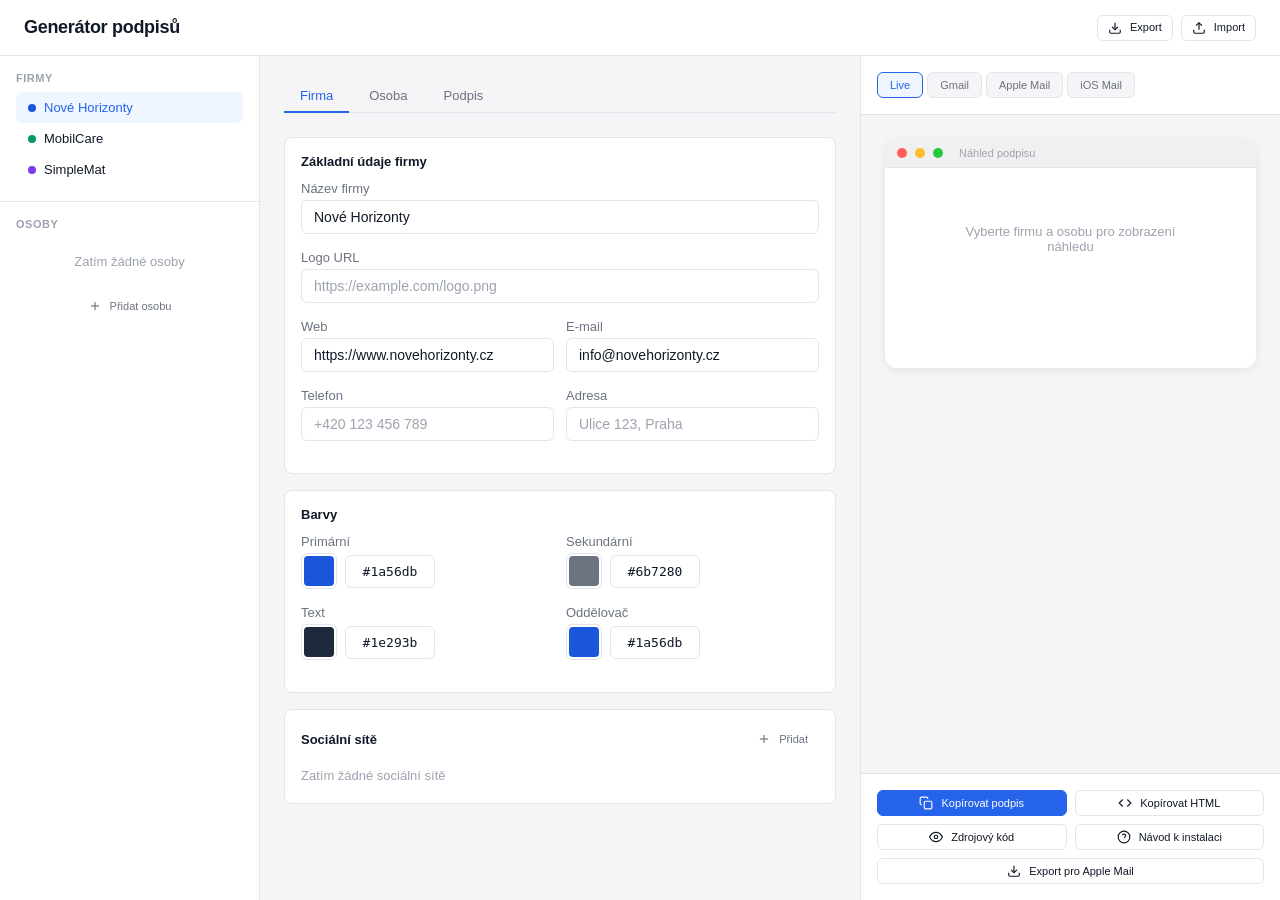
==== index.html @ 26968fb1 "Initial commit: Generator emailových podpisů Statická webová aplikace pro generování HTML emailových" ====
<!DOCTYPE html>
<html lang="cs">
<head>
  <meta charset="UTF-8">
  <meta name="viewport" content="width=device-width, initial-scale=1.0">
  <title>Generátor emailových podpisů</title>
  <link rel="stylesheet" href="css/variables.css">
  <link rel="stylesheet" href="css/layout.css">
  <link rel="stylesheet" href="css/components.css">
  <link rel="stylesheet" href="css/preview.css">
</head>
<body>
  <div class="sg-app">
    <!-- Header -->
    <header class="sg-header">
      <h1 class="sg-header__title">Generátor podpisů</h1>
      <div class="sg-header__actions">
        <button class="sg-btn sg-btn--secondary sg-btn--sm" id="btn-export" title="Exportovat data">
          <svg width="14" height="14" viewBox="0 0 24 24" fill="none" stroke="currentColor" stroke-width="2"><path d="M21 15v4a2 2 0 01-2 2H5a2 2 0 01-2-2v-4"/><polyline points="7 10 12 15 17 10"/><line x1="12" y1="15" x2="12" y2="3"/></svg>
          Export
        </button>
        <button class="sg-btn sg-btn--secondary sg-btn--sm" id="btn-import" title="Importovat data">
          <svg width="14" height="14" viewBox="0 0 24 24" fill="none" stroke="currentColor" stroke-width="2"><path d="M21 15v4a2 2 0 01-2 2H5a2 2 0 01-2-2v-4"/><polyline points="17 8 12 3 7 8"/><line x1="12" y1="3" x2="12" y2="15"/></svg>
          Import
        </button>
        <input type="file" id="import-file" accept=".json" style="display:none">
      </div>
    </header>

    <!-- Main Content -->
    <main class="sg-main">
      <!-- Sidebar -->
      <aside class="sg-sidebar" id="sidebar">
        <div class="sg-sidebar__section">
          <div class="sg-sidebar__label">Firmy</div>
          <div id="company-list"></div>
        </div>
        <div class="sg-sidebar__section">
          <div class="sg-sidebar__label">Osoby</div>
          <div id="person-list"></div>
          <button class="sg-btn sg-btn--ghost sg-btn--sm sg-btn--block" id="btn-add-person" style="margin-top: 8px">
            <svg width="14" height="14" viewBox="0 0 24 24" fill="none" stroke="currentColor" stroke-width="2"><line x1="12" y1="5" x2="12" y2="19"/><line x1="5" y1="12" x2="19" y2="12"/></svg>
            Přidat osobu
          </button>
        </div>
      </aside>

      <!-- Editor -->
      <section class="sg-editor" id="editor">
        <div class="sg-editor__tabs">
          <button class="sg-editor__tab sg-editor__tab--active" data-tab="company">Firma</button>
          <button class="sg-editor__tab" data-tab="person">Osoba</button>
          <button class="sg-editor__tab" data-tab="signature">Podpis</button>
        </div>

        <!-- Company Editor Panel -->
        <div class="sg-editor__panel sg-editor__panel--active" id="panel-company">
          <div class="sg-card">
            <div class="sg-card__title">Základní údaje firmy</div>
            <div class="sg-form-group">
              <label class="sg-label">Název firmy</label>
              <input type="text" class="sg-input" id="company-name" placeholder="Název firmy">
            </div>
            <div class="sg-form-group">
              <label class="sg-label">Logo URL</label>
              <input type="url" class="sg-input" id="company-logo" placeholder="https://example.com/logo.png">
            </div>
            <div class="sg-form-row">
              <div class="sg-form-group">
                <label class="sg-label">Web</label>
                <input type="url" class="sg-input" id="company-website" placeholder="https://www.firma.cz">
              </div>
              <div class="sg-form-group">
                <label class="sg-label">E-mail</label>
                <input type="email" class="sg-input" id="company-email" placeholder="info@firma.cz">
              </div>
            </div>
            <div class="sg-form-row">
              <div class="sg-form-group">
                <label class="sg-label">Telefon</label>
                <input type="tel" class="sg-input" id="company-phone" placeholder="+420 123 456 789">
              </div>
              <div class="sg-form-group">
                <label class="sg-label">Adresa</label>
                <input type="text" class="sg-input" id="company-address" placeholder="Ulice 123, Praha">
              </div>
            </div>
          </div>

          <div class="sg-card">
            <div class="sg-card__title">Barvy</div>
            <div class="sg-form-row">
              <div class="sg-form-group">
                <label class="sg-label">Primární</label>
                <div class="sg-color-picker">
                  <input type="color" class="sg-color-picker__input" id="company-color-primary" value="#2563eb">
                  <input type="text" class="sg-input sg-color-picker__hex" id="company-color-primary-hex" value="#2563eb" maxlength="7">
                </div>
              </div>
              <div class="sg-form-group">
                <label class="sg-label">Sekundární</label>
                <div class="sg-color-picker">
                  <input type="color" class="sg-color-picker__input" id="company-color-secondary" value="#6b7280">
                  <input type="text" class="sg-input sg-color-picker__hex" id="company-color-secondary-hex" value="#6b7280" maxlength="7">
                </div>
              </div>
            </div>
            <div class="sg-form-row">
              <div class="sg-form-group">
                <label class="sg-label">Text</label>
                <div class="sg-color-picker">
                  <input type="color" class="sg-color-picker__input" id="company-color-text" value="#1e293b">
                  <input type="text" class="sg-input sg-color-picker__hex" id="company-color-text-hex" value="#1e293b" maxlength="7">
                </div>
              </div>
              <div class="sg-form-group">
                <label class="sg-label">Oddělovač</label>
                <div class="sg-color-picker">
                  <input type="color" class="sg-color-picker__input" id="company-color-divider" value="#2563eb">
                  <input type="text" class="sg-input sg-color-picker__hex" id="company-color-divider-hex" value="#2563eb" maxlength="7">
                </div>
              </div>
            </div>
          </div>

          <div class="sg-card">
            <div class="sg-card__title">
              Sociální sítě
              <button class="sg-btn sg-btn--ghost sg-btn--sm" id="btn-add-social">
                <svg width="14" height="14" viewBox="0 0 24 24" fill="none" stroke="currentColor" stroke-width="2"><line x1="12" y1="5" x2="12" y2="19"/><line x1="5" y1="12" x2="19" y2="12"/></svg>
                Přidat
              </button>
            </div>
            <div id="social-links-list"></div>
          </div>
        </div>

        <!-- Person Editor Panel -->
        <div class="sg-editor__panel" id="panel-person">
          <div id="person-editor-content">
            <div class="sg-empty">
              <div class="sg-empty__icon">👤</div>
              <div class="sg-empty__text">Vyberte osobu ze seznamu nebo přidejte novou</div>
            </div>
          </div>
        </div>

        <!-- Signature Editor Panel -->
        <div class="sg-editor__panel" id="panel-signature">
          <div class="sg-card">
            <div class="sg-card__title">Rozložení</div>
            <div class="sg-form-group">
              <div class="sg-toggle-group" id="layout-toggle">
                <button class="sg-toggle-group__btn sg-toggle-group__btn--active" data-layout="horizontal">Horizontální</button>
                <button class="sg-toggle-group__btn" data-layout="vertical">Vertikální</button>
              </div>
            </div>
          </div>

          <div class="sg-card">
            <div class="sg-card__title">Typografie</div>
            <div class="sg-form-group">
              <label class="sg-label">Písmo</label>
              <select class="sg-select" id="sig-font-family">
                <option value="Arial, sans-serif">Arial</option>
                <option value="Helvetica, sans-serif">Helvetica</option>
                <option value="Verdana, sans-serif">Verdana</option>
                <option value="Georgia, serif">Georgia</option>
                <option value="Times New Roman, serif">Times New Roman</option>
                <option value="Tahoma, sans-serif">Tahoma</option>
                <option value="Trebuchet MS, sans-serif">Trebuchet MS</option>
              </select>
            </div>
            <div class="sg-form-group">
              <label class="sg-label">Velikost jména</label>
              <div class="sg-range-group">
                <input type="range" class="sg-range" id="sig-name-size" min="12" max="24" value="16">
                <span class="sg-range__value" id="sig-name-size-val">16px</span>
              </div>
            </div>
            <div class="sg-form-group">
              <label class="sg-label">Velikost pozice</label>
              <div class="sg-range-group">
                <input type="range" class="sg-range" id="sig-title-size" min="10" max="18" value="13">
                <span class="sg-range__value" id="sig-title-size-val">13px</span>
              </div>
            </div>
            <div class="sg-form-group">
              <label class="sg-label">Velikost kontaktů</label>
              <div class="sg-range-group">
                <input type="range" class="sg-range" id="sig-contact-size" min="10" max="16" value="12">
                <span class="sg-range__value" id="sig-contact-size-val">12px</span>
              </div>
            </div>
          </div>

          <div class="sg-card">
            <div class="sg-card__title">Oddělovač</div>
            <div class="sg-form-group">
              <div class="sg-toggle-group" id="divider-toggle">
                <button class="sg-toggle-group__btn sg-toggle-group__btn--active" data-divider="solid">Plný</button>
                <button class="sg-toggle-group__btn" data-divider="dashed">Čárkovaný</button>
                <button class="sg-toggle-group__btn" data-divider="none">Žádný</button>
              </div>
            </div>
            <div class="sg-form-group">
              <label class="sg-label">Šířka oddělovače</label>
              <div class="sg-range-group">
                <input type="range" class="sg-range" id="sig-divider-width" min="1" max="4" value="2">
                <span class="sg-range__value" id="sig-divider-width-val">2px</span>
              </div>
            </div>
          </div>

          <div class="sg-card">
            <div class="sg-card__title">Rozměry</div>
            <div class="sg-form-row">
              <div class="sg-form-group">
                <label class="sg-label">Šířka loga</label>
                <div class="sg-range-group">
                  <input type="range" class="sg-range" id="sig-logo-width" min="40" max="200" value="120">
                  <span class="sg-range__value" id="sig-logo-width-val">120px</span>
                </div>
              </div>
              <div class="sg-form-group">
                <label class="sg-label">Šířka fotky</label>
                <div class="sg-range-group">
                  <input type="range" class="sg-range" id="sig-photo-width" min="30" max="120" value="80">
                  <span class="sg-range__value" id="sig-photo-width-val">80px</span>
                </div>
              </div>
            </div>
            <div class="sg-form-group">
              <label class="sg-label">Tvar fotky</label>
              <div class="sg-toggle-group" id="photo-shape-toggle">
                <button class="sg-toggle-group__btn sg-toggle-group__btn--active" data-shape="rounded">Kulatá</button>
                <button class="sg-toggle-group__btn" data-shape="square">Hranatá</button>
              </div>
            </div>
            <div class="sg-form-group">
              <label class="sg-label">Mezera mezi sekcemi</label>
              <div class="sg-range-group">
                <input type="range" class="sg-range" id="sig-section-gap" min="4" max="24" value="12">
                <span class="sg-range__value" id="sig-section-gap-val">12px</span>
              </div>
            </div>
          </div>
        </div>
      </section>

      <!-- Preview Panel -->
      <aside class="sg-preview" id="preview">
        <div class="sg-preview__header">
          <div class="sg-preview__clients">
            <button class="sg-preview__client-btn sg-preview__client-btn--active" data-client="live">Live</button>
            <button class="sg-preview__client-btn" data-client="gmail">Gmail</button>
            <button class="sg-preview__client-btn" data-client="apple">Apple Mail</button>
            <button class="sg-preview__client-btn" data-client="ios">iOS Mail</button>
          </div>
        </div>
        <div class="sg-preview__frame">
          <div class="sg-preview__render" id="preview-render">
            <div class="sg-preview__titlebar">
              <span class="sg-preview__dot sg-preview__dot--red"></span>
              <span class="sg-preview__dot sg-preview__dot--yellow"></span>
              <span class="sg-preview__dot sg-preview__dot--green"></span>
              <span class="sg-preview__titlebar-text" id="preview-title">Náhled podpisu</span>
            </div>
            <div class="sg-preview__content" id="preview-content">
              <div class="sg-empty">
                <div class="sg-empty__text">Vyberte firmu a osobu pro zobrazení náhledu</div>
              </div>
            </div>
          </div>
          <div class="sg-preview__label" id="preview-label"></div>
        </div>
        <div class="sg-output">
          <div class="sg-output__grid">
            <button class="sg-btn sg-btn--primary sg-btn--sm" id="btn-copy-signature">
              <svg width="14" height="14" viewBox="0 0 24 24" fill="none" stroke="currentColor" stroke-width="2"><rect x="9" y="9" width="13" height="13" rx="2" ry="2"/><path d="M5 15H4a2 2 0 01-2-2V4a2 2 0 012-2h9a2 2 0 012 2v1"/></svg>
              Kopírovat podpis
            </button>
            <button class="sg-btn sg-btn--secondary sg-btn--sm" id="btn-copy-html">
              <svg width="14" height="14" viewBox="0 0 24 24" fill="none" stroke="currentColor" stroke-width="2"><polyline points="16 18 22 12 16 6"/><polyline points="8 6 2 12 8 18"/></svg>
              Kopírovat HTML
            </button>
            <button class="sg-btn sg-btn--secondary sg-btn--sm" id="btn-view-source">
              <svg width="14" height="14" viewBox="0 0 24 24" fill="none" stroke="currentColor" stroke-width="2"><path d="M1 12s4-8 11-8 11 8 11 8-4 8-11 8-11-8-11-8z"/><circle cx="12" cy="12" r="3"/></svg>
              Zdrojový kód
            </button>
            <button class="sg-btn sg-btn--secondary sg-btn--sm" id="btn-install-guide">
              <svg width="14" height="14" viewBox="0 0 24 24" fill="none" stroke="currentColor" stroke-width="2"><circle cx="12" cy="12" r="10"/><path d="M9.09 9a3 3 0 015.83 1c0 2-3 3-3 3"/><line x1="12" y1="17" x2="12.01" y2="17"/></svg>
              Návod k instalaci
            </button>
            <button class="sg-btn sg-btn--secondary sg-btn--sm" id="btn-export-apple-mail" style="grid-column: 1 / -1;">
              <svg width="14" height="14" viewBox="0 0 24 24" fill="none" stroke="currentColor" stroke-width="2"><path d="M21 15v4a2 2 0 01-2 2H5a2 2 0 01-2-2v-4"/><polyline points="7 10 12 15 17 10"/><line x1="12" y1="15" x2="12" y2="3"/></svg>
              Export pro Apple Mail
            </button>
          </div>
        </div>
      </aside>
    </main>
  </div>

  <!-- Modal Container -->
  <div class="sg-modal-overlay" id="modal-overlay">
    <div class="sg-modal">
      <div class="sg-modal__header">
        <h2 class="sg-modal__title" id="modal-title"></h2>
        <button class="sg-modal__close" id="modal-close">
          <svg width="18" height="18" viewBox="0 0 24 24" fill="none" stroke="currentColor" stroke-width="2"><line x1="18" y1="6" x2="6" y2="18"/><line x1="6" y1="6" x2="18" y2="18"/></svg>
        </button>
      </div>
      <div class="sg-modal__body" id="modal-body"></div>
    </div>
  </div>

  <!-- Toast Container -->
  <div class="sg-toast-container" id="toast-container"></div>

  <!-- JS Modules -->
  <script src="js/app.js"></script>
</body>
</html>
---- css/variables.css ----
:root {
  /* Layout */
  --sidebar-width: 260px;
  --preview-width: 420px;
  --header-height: 56px;

  /* Colors - Neutral */
  --color-bg: #f5f5f7;
  --color-surface: #ffffff;
  --color-surface-hover: #f9fafb;
  --color-border: #e2e5e9;
  --color-border-hover: #c4c9d0;
  --color-text-primary: #111827;
  --color-text-secondary: #6b7280;
  --color-text-muted: #9ca3af;

  /* Colors - Brand */
  --color-accent: #2563eb;
  --color-accent-hover: #1d4ed8;
  --color-accent-light: #eff6ff;
  --color-accent-text: #ffffff;
  --color-success: #059669;
  --color-success-light: #ecfdf5;
  --color-error: #dc2626;
  --color-error-light: #fef2f2;
  --color-warning: #d97706;

  /* Typography */
  --font-sans: -apple-system, BlinkMacSystemFont, "Segoe UI", Roboto, "Helvetica Neue", sans-serif;
  --font-mono: "SF Mono", "Fira Code", "Fira Mono", "Consolas", monospace;
  --font-size-xs: 11px;
  --font-size-sm: 13px;
  --font-size-base: 14px;
  --font-size-md: 15px;
  --font-size-lg: 18px;
  --font-size-xl: 22px;

  /* Spacing */
  --space-xs: 4px;
  --space-sm: 8px;
  --space-md: 12px;
  --space-lg: 16px;
  --space-xl: 24px;
  --space-2xl: 32px;

  /* Shadows */
  --shadow-sm: 0 1px 2px rgba(0, 0, 0, 0.04);
  --shadow-md: 0 2px 8px rgba(0, 0, 0, 0.08);
  --shadow-lg: 0 8px 24px rgba(0, 0, 0, 0.12);

  /* Radius */
  --radius-sm: 6px;
  --radius-md: 8px;
  --radius-lg: 12px;
  --radius-xl: 16px;

  /* Transitions */
  --transition-fast: 150ms ease;
  --transition-base: 200ms ease;
}
---- css/layout.css ----
/* Reset */
*, *::before, *::after {
  margin: 0;
  padding: 0;
  box-sizing: border-box;
}

html, body {
  height: 100%;
  font-family: var(--font-sans);
  font-size: var(--font-size-base);
  color: var(--color-text-primary);
  background: var(--color-bg);
  -webkit-font-smoothing: antialiased;
  -moz-osx-font-smoothing: grayscale;
}

/* App Shell */
.sg-app {
  display: grid;
  grid-template-rows: var(--header-height) 1fr;
  height: 100vh;
  overflow: hidden;
}

/* Header */
.sg-header {
  display: flex;
  align-items: center;
  justify-content: space-between;
  padding: 0 var(--space-xl);
  background: var(--color-surface);
  border-bottom: 1px solid var(--color-border);
  z-index: 10;
}

.sg-header__title {
  font-size: var(--font-size-lg);
  font-weight: 700;
  color: var(--color-text-primary);
  letter-spacing: -0.3px;
}

.sg-header__actions {
  display: flex;
  gap: var(--space-sm);
}

/* Main Content - 3 columns */
.sg-main {
  display: grid;
  grid-template-columns: var(--sidebar-width) 1fr var(--preview-width);
  overflow: hidden;
}

/* Sidebar */
.sg-sidebar {
  background: var(--color-surface);
  border-right: 1px solid var(--color-border);
  display: flex;
  flex-direction: column;
  overflow-y: auto;
}

.sg-sidebar__section {
  padding: var(--space-lg);
}

.sg-sidebar__section + .sg-sidebar__section {
  border-top: 1px solid var(--color-border);
}

.sg-sidebar__label {
  font-size: var(--font-size-xs);
  font-weight: 600;
  text-transform: uppercase;
  letter-spacing: 0.5px;
  color: var(--color-text-muted);
  margin-bottom: var(--space-sm);
}

/* Editor */
.sg-editor {
  overflow-y: auto;
  padding: var(--space-xl);
}

.sg-editor__tabs {
  display: flex;
  gap: var(--space-xs);
  margin-bottom: var(--space-xl);
  border-bottom: 1px solid var(--color-border);
  padding-bottom: 0;
}

.sg-editor__tab {
  padding: var(--space-sm) var(--space-lg);
  font-size: var(--font-size-sm);
  font-weight: 500;
  color: var(--color-text-secondary);
  background: none;
  border: none;
  border-bottom: 2px solid transparent;
  cursor: pointer;
  transition: color var(--transition-fast), border-color var(--transition-fast);
  margin-bottom: -1px;
}

.sg-editor__tab:hover {
  color: var(--color-text-primary);
}

.sg-editor__tab--active {
  color: var(--color-accent);
  border-bottom-color: var(--color-accent);
}

.sg-editor__panel {
  display: none;
}

.sg-editor__panel--active {
  display: block;
}

/* Preview */
.sg-preview {
  background: var(--color-bg);
  border-left: 1px solid var(--color-border);
  display: flex;
  flex-direction: column;
  overflow-y: auto;
}

.sg-preview__header {
  padding: var(--space-lg);
  background: var(--color-surface);
  border-bottom: 1px solid var(--color-border);
}

.sg-preview__clients {
  display: flex;
  gap: var(--space-xs);
}

.sg-preview__client-btn {
  padding: 6px 12px;
  font-size: var(--font-size-xs);
  font-weight: 500;
  color: var(--color-text-secondary);
  background: var(--color-bg);
  border: 1px solid var(--color-border);
  border-radius: var(--radius-sm);
  cursor: pointer;
  transition: all var(--transition-fast);
}

.sg-preview__client-btn:hover {
  background: var(--color-surface);
  border-color: var(--color-border-hover);
}

.sg-preview__client-btn--active {
  background: var(--color-accent-light);
  color: var(--color-accent);
  border-color: var(--color-accent);
}

.sg-preview__frame {
  flex: 1;
  padding: var(--space-xl);
}

.sg-preview__render {
  background: var(--color-surface);
  border-radius: var(--radius-lg);
  box-shadow: var(--shadow-md);
  overflow: hidden;
}

.sg-preview__titlebar {
  display: flex;
  align-items: center;
  gap: var(--space-sm);
  padding: var(--space-sm) var(--space-md);
  background: #f0f0f0;
  border-bottom: 1px solid var(--color-border);
}

.sg-preview__dot {
  width: 10px;
  height: 10px;
  border-radius: 50%;
}

.sg-preview__dot--red { background: #ff5f57; }
.sg-preview__dot--yellow { background: #febc2e; }
.sg-preview__dot--green { background: #28c840; }

.sg-preview__titlebar-text {
  font-size: var(--font-size-xs);
  color: var(--color-text-muted);
  margin-left: var(--space-sm);
}

.sg-preview__content {
  padding: var(--space-xl);
  min-height: 200px;
}

/* Output Actions */
.sg-output {
  padding: var(--space-lg);
  background: var(--color-surface);
  border-top: 1px solid var(--color-border);
}

.sg-output__grid {
  display: grid;
  grid-template-columns: 1fr 1fr;
  gap: var(--space-sm);
}

/* Responsive */
@media (max-width: 1200px) {
  .sg-main {
    grid-template-columns: var(--sidebar-width) 1fr;
  }
  .sg-preview {
    display: none;
  }
}

@media (max-width: 768px) {
  .sg-main {
    grid-template-columns: 1fr;
  }
  .sg-sidebar {
    display: none;
  }
}
---- css/components.css ----
/* ============================================
   BUTTONS
   ============================================ */

.sg-btn {
  display: inline-flex;
  align-items: center;
  justify-content: center;
  gap: var(--space-sm);
  padding: 8px 14px;
  font-family: var(--font-sans);
  font-size: var(--font-size-sm);
  font-weight: 500;
  line-height: 1;
  border-radius: var(--radius-sm);
  border: 1px solid transparent;
  cursor: pointer;
  transition: all var(--transition-fast);
  white-space: nowrap;
  user-select: none;
}

.sg-btn--primary {
  background: var(--color-accent);
  color: var(--color-accent-text);
  border-color: var(--color-accent);
}

.sg-btn--primary:hover {
  background: var(--color-accent-hover);
  border-color: var(--color-accent-hover);
}

.sg-btn--secondary {
  background: var(--color-surface);
  color: var(--color-text-primary);
  border-color: var(--color-border);
}

.sg-btn--secondary:hover {
  background: var(--color-surface-hover);
  border-color: var(--color-border-hover);
}

.sg-btn--ghost {
  background: transparent;
  color: var(--color-text-secondary);
  border-color: transparent;
}

.sg-btn--ghost:hover {
  background: var(--color-surface-hover);
  color: var(--color-text-primary);
}

.sg-btn--danger {
  background: transparent;
  color: var(--color-error);
  border-color: transparent;
}

.sg-btn--danger:hover {
  background: var(--color-error-light);
}

.sg-btn--sm {
  padding: 5px 10px;
  font-size: var(--font-size-xs);
}

.sg-btn--block {
  width: 100%;
}

.sg-btn svg {
  width: 14px;
  height: 14px;
  flex-shrink: 0;
}

/* ============================================
   FORM ELEMENTS
   ============================================ */

.sg-form-group {
  margin-bottom: var(--space-lg);
}

.sg-form-row {
  display: grid;
  grid-template-columns: 1fr 1fr;
  gap: var(--space-md);
}

.sg-label {
  display: block;
  font-size: var(--font-size-sm);
  font-weight: 500;
  color: var(--color-text-secondary);
  margin-bottom: var(--space-xs);
}

.sg-input {
  width: 100%;
  padding: 8px 12px;
  font-family: var(--font-sans);
  font-size: var(--font-size-base);
  color: var(--color-text-primary);
  background: var(--color-surface);
  border: 1px solid var(--color-border);
  border-radius: var(--radius-sm);
  transition: border-color var(--transition-fast), box-shadow var(--transition-fast);
  outline: none;
}

.sg-input:focus {
  border-color: var(--color-accent);
  box-shadow: 0 0 0 3px rgba(37, 99, 235, 0.1);
}

.sg-input::placeholder {
  color: var(--color-text-muted);
}

.sg-select {
  width: 100%;
  padding: 8px 32px 8px 12px;
  font-family: var(--font-sans);
  font-size: var(--font-size-base);
  color: var(--color-text-primary);
  background: var(--color-surface);
  border: 1px solid var(--color-border);
  border-radius: var(--radius-sm);
  outline: none;
  cursor: pointer;
  appearance: none;
  background-image: url("data:image/svg+xml,%3Csvg xmlns='http://www.w3.org/2000/svg' width='12' height='12' viewBox='0 0 24 24' fill='none' stroke='%236b7280' stroke-width='2'%3E%3Cpath d='M6 9l6 6 6-6'/%3E%3C/svg%3E");
  background-repeat: no-repeat;
  background-position: right 10px center;
  transition: border-color var(--transition-fast);
}

.sg-select:focus {
  border-color: var(--color-accent);
  box-shadow: 0 0 0 3px rgba(37, 99, 235, 0.1);
}

/* Color Picker */
.sg-color-picker {
  display: flex;
  align-items: center;
  gap: var(--space-sm);
}

.sg-color-picker__input {
  width: 36px;
  height: 36px;
  padding: 2px;
  border: 1px solid var(--color-border);
  border-radius: var(--radius-sm);
  cursor: pointer;
  background: none;
}

.sg-color-picker__input::-webkit-color-swatch-wrapper {
  padding: 0;
}

.sg-color-picker__input::-webkit-color-swatch {
  border: none;
  border-radius: 4px;
}

.sg-color-picker__hex {
  width: 90px;
  padding: 8px;
  font-family: var(--font-mono);
  font-size: var(--font-size-sm);
  text-align: center;
}

/* Range Slider */
.sg-range-group {
  display: flex;
  align-items: center;
  gap: var(--space-md);
}

.sg-range {
  flex: 1;
  -webkit-appearance: none;
  appearance: none;
  height: 4px;
  background: var(--color-border);
  border-radius: 2px;
  outline: none;
}

.sg-range::-webkit-slider-thumb {
  -webkit-appearance: none;
  appearance: none;
  width: 16px;
  height: 16px;
  background: var(--color-accent);
  border-radius: 50%;
  cursor: pointer;
  border: 2px solid var(--color-surface);
  box-shadow: var(--shadow-sm);
}

.sg-range__value {
  font-size: var(--font-size-sm);
  font-family: var(--font-mono);
  color: var(--color-text-secondary);
  min-width: 36px;
  text-align: right;
}

/* Checkbox */
.sg-checkbox {
  display: flex;
  align-items: center;
  gap: var(--space-sm);
  cursor: pointer;
  font-size: var(--font-size-sm);
  color: var(--color-text-primary);
  user-select: none;
}

.sg-checkbox input[type="checkbox"] {
  width: 16px;
  height: 16px;
  accent-color: var(--color-accent);
  cursor: pointer;
  flex-shrink: 0;
}

.sg-checkbox--disabled {
  opacity: 0.5;
  cursor: default;
}

/* Toggle */
.sg-toggle-group {
  display: flex;
  gap: 2px;
  background: var(--color-bg);
  border-radius: var(--radius-sm);
  padding: 2px;
  border: 1px solid var(--color-border);
}

.sg-toggle-group__btn {
  flex: 1;
  padding: 6px 12px;
  font-family: var(--font-sans);
  font-size: var(--font-size-sm);
  font-weight: 500;
  color: var(--color-text-secondary);
  background: transparent;
  border: none;
  border-radius: var(--radius-sm);
  cursor: pointer;
  transition: all var(--transition-fast);
  text-align: center;
}

.sg-toggle-group__btn:hover {
  color: var(--color-text-primary);
}

.sg-toggle-group__btn--active {
  background: var(--color-surface);
  color: var(--color-text-primary);
  box-shadow: var(--shadow-sm);
}

/* ============================================
   CARDS & SECTIONS
   ============================================ */

.sg-card {
  background: var(--color-surface);
  border: 1px solid var(--color-border);
  border-radius: var(--radius-md);
  padding: var(--space-lg);
  margin-bottom: var(--space-lg);
}

.sg-card__title {
  font-size: var(--font-size-sm);
  font-weight: 600;
  color: var(--color-text-primary);
  margin-bottom: var(--space-md);
  display: flex;
  align-items: center;
  justify-content: space-between;
}

.sg-section-title {
  font-size: var(--font-size-md);
  font-weight: 600;
  color: var(--color-text-primary);
  margin-bottom: var(--space-lg);
}

.sg-divider {
  height: 1px;
  background: var(--color-border);
  margin: var(--space-lg) 0;
}

/* ============================================
   SIDEBAR LIST ITEMS
   ============================================ */

.sg-list-item {
  display: flex;
  align-items: center;
  gap: var(--space-sm);
  padding: 8px var(--space-md);
  border-radius: var(--radius-sm);
  cursor: pointer;
  transition: background var(--transition-fast);
  font-size: var(--font-size-sm);
  color: var(--color-text-primary);
}

.sg-list-item:hover {
  background: var(--color-surface-hover);
}

.sg-list-item--active {
  background: var(--color-accent-light);
  color: var(--color-accent);
  font-weight: 500;
}

.sg-list-item__dot {
  width: 8px;
  height: 8px;
  border-radius: 50%;
  flex-shrink: 0;
}

.sg-list-item__name {
  flex: 1;
  overflow: hidden;
  text-overflow: ellipsis;
  white-space: nowrap;
}

.sg-list-item__delete {
  opacity: 0;
  background: none;
  border: none;
  cursor: pointer;
  color: var(--color-text-muted);
  padding: 2px;
  border-radius: 4px;
  transition: all var(--transition-fast);
  display: flex;
  align-items: center;
}

.sg-list-item:hover .sg-list-item__delete {
  opacity: 1;
}

.sg-list-item__delete:hover {
  color: var(--color-error);
  background: var(--color-error-light);
}

/* ============================================
   SOCIAL LINKS EDITOR
   ============================================ */

.sg-social-row {
  display: grid;
  grid-template-columns: 1fr 1fr 1fr auto;
  gap: var(--space-sm);
  margin-bottom: var(--space-sm);
  align-items: center;
}

.sg-social-row .sg-input {
  font-size: var(--font-size-sm);
  padding: 6px 10px;
}

/* ============================================
   CUSTOM FIELDS
   ============================================ */

.sg-custom-field-row {
  display: grid;
  grid-template-columns: 1fr 2fr auto;
  gap: var(--space-sm);
  margin-bottom: var(--space-sm);
  align-items: center;
}

.sg-custom-field-row .sg-input {
  font-size: var(--font-size-sm);
  padding: 6px 10px;
}

/* ============================================
   VISIBILITY TOGGLES
   ============================================ */

.sg-visibility-grid {
  display: grid;
  grid-template-columns: 1fr 1fr;
  gap: var(--space-sm);
}

/* ============================================
   EMPTY STATE
   ============================================ */

.sg-empty {
  display: flex;
  flex-direction: column;
  align-items: center;
  justify-content: center;
  padding: var(--space-2xl);
  color: var(--color-text-muted);
  text-align: center;
}

.sg-empty__icon {
  font-size: 32px;
  margin-bottom: var(--space-md);
  opacity: 0.4;
}

.sg-empty__text {
  font-size: var(--font-size-sm);
}

/* ============================================
   MODAL
   ============================================ */

.sg-modal-overlay {
  position: fixed;
  inset: 0;
  background: rgba(0, 0, 0, 0.4);
  display: flex;
  align-items: center;
  justify-content: center;
  z-index: 1000;
  backdrop-filter: blur(4px);
  opacity: 0;
  visibility: hidden;
  transition: opacity var(--transition-base), visibility var(--transition-base);
}

.sg-modal-overlay--visible {
  opacity: 1;
  visibility: visible;
}

.sg-modal {
  background: var(--color-surface);
  border-radius: var(--radius-xl);
  box-shadow: var(--shadow-lg);
  width: 90%;
  max-width: 700px;
  max-height: 85vh;
  display: flex;
  flex-direction: column;
  transform: translateY(10px);
  transition: transform var(--transition-base);
}

.sg-modal-overlay--visible .sg-modal {
  transform: translateY(0);
}

.sg-modal__header {
  display: flex;
  align-items: center;
  justify-content: space-between;
  padding: var(--space-lg) var(--space-xl);
  border-bottom: 1px solid var(--color-border);
}

.sg-modal__title {
  font-size: var(--font-size-md);
  font-weight: 600;
}

.sg-modal__close {
  background: none;
  border: none;
  cursor: pointer;
  color: var(--color-text-muted);
  padding: var(--space-xs);
  border-radius: var(--radius-sm);
  display: flex;
  align-items: center;
  transition: all var(--transition-fast);
}

.sg-modal__close:hover {
  background: var(--color-surface-hover);
  color: var(--color-text-primary);
}

.sg-modal__body {
  padding: var(--space-xl);
  overflow-y: auto;
  flex: 1;
}

.sg-modal__footer {
  display: flex;
  justify-content: flex-end;
  gap: var(--space-sm);
  padding: var(--space-lg) var(--space-xl);
  border-top: 1px solid var(--color-border);
}

/* Code block in modal */
.sg-code-block {
  background: #1e1e2e;
  color: #cdd6f4;
  padding: var(--space-lg);
  border-radius: var(--radius-md);
  font-family: var(--font-mono);
  font-size: var(--font-size-sm);
  line-height: 1.6;
  overflow-x: auto;
  white-space: pre-wrap;
  word-break: break-all;
}

/* ============================================
   TOAST
   ============================================ */

.sg-toast-container {
  position: fixed;
  bottom: var(--space-xl);
  right: var(--space-xl);
  z-index: 2000;
  display: flex;
  flex-direction: column;
  gap: var(--space-sm);
}

.sg-toast {
  display: flex;
  align-items: center;
  gap: var(--space-sm);
  padding: var(--space-md) var(--space-lg);
  background: var(--color-surface);
  border: 1px solid var(--color-border);
  border-radius: var(--radius-md);
  box-shadow: var(--shadow-lg);
  font-size: var(--font-size-sm);
  animation: sg-toast-in 200ms ease forwards;
  max-width: 360px;
}

.sg-toast--success {
  border-left: 3px solid var(--color-success);
}

.sg-toast--error {
  border-left: 3px solid var(--color-error);
}

.sg-toast--hiding {
  animation: sg-toast-out 200ms ease forwards;
}

@keyframes sg-toast-in {
  from { opacity: 0; transform: translateY(8px); }
  to { opacity: 1; transform: translateY(0); }
}

@keyframes sg-toast-out {
  from { opacity: 1; transform: translateY(0); }
  to { opacity: 0; transform: translateY(8px); }
}

/* ============================================
   INSTALLATION GUIDE TABS
   ============================================ */

.sg-guide-tabs {
  display: flex;
  gap: var(--space-xs);
  margin-bottom: var(--space-lg);
  border-bottom: 1px solid var(--color-border);
}

.sg-guide-tab {
  padding: var(--space-sm) var(--space-lg);
  font-family: var(--font-sans);
  font-size: var(--font-size-sm);
  font-weight: 500;
  color: var(--color-text-secondary);
  background: none;
  border: none;
  border-bottom: 2px solid transparent;
  cursor: pointer;
  margin-bottom: -1px;
  transition: all var(--transition-fast);
}

.sg-guide-tab--active {
  color: var(--color-accent);
  border-bottom-color: var(--color-accent);
}

.sg-guide-content {
  display: none;
}

.sg-guide-content--active {
  display: block;
}

.sg-guide-step {
  display: flex;
  gap: var(--space-md);
  margin-bottom: var(--space-lg);
}

.sg-guide-step__number {
  width: 24px;
  height: 24px;
  background: var(--color-accent-light);
  color: var(--color-accent);
  border-radius: 50%;
  display: flex;
  align-items: center;
  justify-content: center;
  font-size: var(--font-size-xs);
  font-weight: 700;
  flex-shrink: 0;
}

.sg-guide-step__text {
  font-size: var(--font-size-sm);
  line-height: 1.6;
  color: var(--color-text-primary);
}

.sg-guide-step__text strong {
  font-weight: 600;
}

/* Guide Notices */
.sg-guide-notice {
  padding: var(--space-md) var(--space-lg);
  border-radius: var(--radius-sm);
  font-size: var(--font-size-sm);
  line-height: 1.5;
  margin-bottom: var(--space-lg);
}

.sg-guide-notice--info {
  background: var(--color-accent-light);
  color: var(--color-accent);
  border: 1px solid rgba(37, 99, 235, 0.2);
}

.sg-guide-notice--warning {
  background: #fffbeb;
  color: #92400e;
  border: 1px solid rgba(217, 119, 6, 0.2);
}

.sg-guide-notice strong {
  font-weight: 600;
}

/* Code Inline */
.sg-code-inline {
  display: inline-block;
  background: #f1f5f9;
  padding: 2px 8px;
  border-radius: 4px;
  font-family: var(--font-mono);
  font-size: var(--font-size-xs);
  color: var(--color-text-primary);
  margin: 4px 0;
  word-break: break-all;
}

/* Safari Banner */
.sg-safari-banner {
  display: flex;
  align-items: center;
  justify-content: space-between;
  padding: var(--space-sm) var(--space-xl);
  background: #fffbeb;
  border-bottom: 1px solid rgba(217, 119, 6, 0.2);
  color: #92400e;
  font-size: var(--font-size-sm);
  line-height: 1.4;
  z-index: 20;
}

.sg-safari-banner__content {
  display: flex;
  align-items: center;
  gap: var(--space-sm);
}

.sg-safari-banner__content svg {
  flex-shrink: 0;
  stroke: #d97706;
}

.sg-safari-banner__content strong {
  font-weight: 600;
}

.sg-safari-banner__close {
  background: none;
  border: none;
  color: #92400e;
  font-size: 18px;
  cursor: pointer;
  padding: 4px 8px;
  line-height: 1;
  opacity: 0.6;
  transition: opacity var(--transition-fast);
}

.sg-safari-banner__close:hover {
  opacity: 1;
}
---- css/preview.css ----
/* Preview client-specific frames */

/* Gmail frame */
.sg-preview__render--gmail .sg-preview__titlebar {
  background: #f2f2f2;
}

.sg-preview__render--gmail .sg-preview__content {
  font-family: Arial, sans-serif;
  font-size: 13px;
  color: #222222;
  background: #ffffff;
}

.sg-preview__render--gmail .sg-preview__separator {
  padding-bottom: 12px;
  margin-bottom: 12px;
  border-bottom: 1px solid #eee;
  font-size: 12px;
  color: #5f6368;
}

/* Apple Mail frame */
.sg-preview__render--apple .sg-preview__titlebar {
  background: #e8e8e8;
}

.sg-preview__render--apple .sg-preview__content {
  font-family: -apple-system, "Helvetica Neue", sans-serif;
  font-size: 14px;
  color: #000000;
  background: #ffffff;
}

/* iOS Mail frame */
.sg-preview__render--ios {
  max-width: 375px;
  margin: 0 auto;
}

.sg-preview__render--ios .sg-preview__titlebar {
  background: #f7f7f7;
  justify-content: center;
}

.sg-preview__render--ios .sg-preview__dot {
  display: none;
}

.sg-preview__render--ios .sg-preview__content {
  font-family: -apple-system, sans-serif;
  font-size: 15px;
  color: #000000;
  background: #ffffff;
}

/* Preview label */
.sg-preview__label {
  text-align: center;
  font-size: var(--font-size-xs);
  color: var(--color-text-muted);
  margin-top: var(--space-sm);
}

/* Signature content styling reset - prevent generator CSS from affecting signature */
.sg-preview__signature {
  all: initial;
  display: block;
  font-family: Arial, sans-serif;
}

.sg-preview__signature * {
  all: revert;
}

.sg-preview__signature table {
  border-collapse: collapse;
}
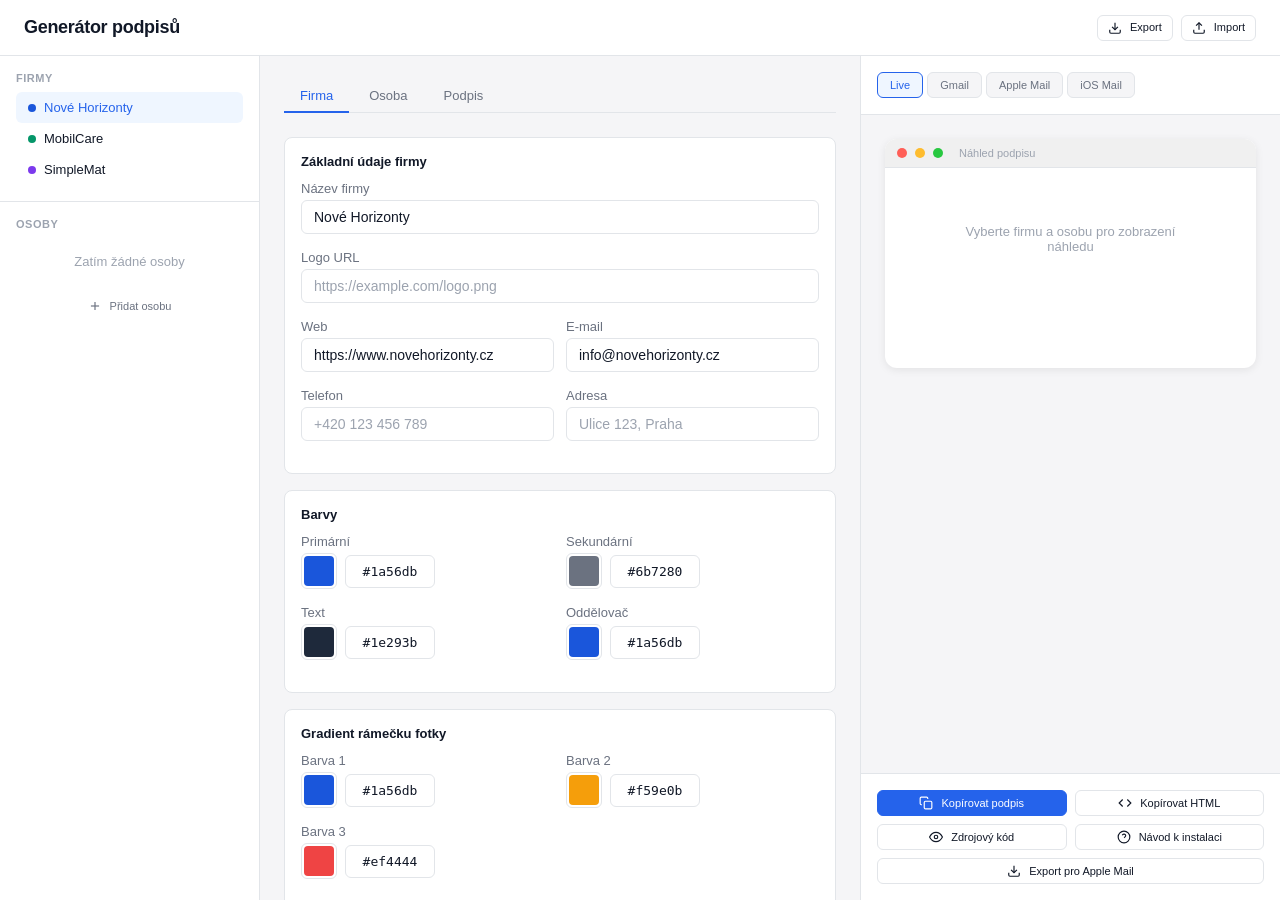
==== commit 2e42d5ca: "Rámeček 2px + 3 barvy gradientu (conic-gradient) - Ring ztenčen z 3px na 2px - Nové barvy ring1/ring" ====
--- a/index.html
+++ b/index.html
@@ -124,6 +124,35 @@
           </div>
 
           <div class="sg-card">
+            <div class="sg-card__title">Gradient rámečku fotky</div>
+            <div class="sg-form-row">
+              <div class="sg-form-group">
+                <label class="sg-label">Barva 1</label>
+                <div class="sg-color-picker">
+                  <input type="color" class="sg-color-picker__input" id="company-color-ring1" value="#1a56db">
+                  <input type="text" class="sg-input sg-color-picker__hex" id="company-color-ring1-hex" value="#1a56db" maxlength="7">
+                </div>
+              </div>
+              <div class="sg-form-group">
+                <label class="sg-label">Barva 2</label>
+                <div class="sg-color-picker">
+                  <input type="color" class="sg-color-picker__input" id="company-color-ring2" value="#f59e0b">
+                  <input type="text" class="sg-input sg-color-picker__hex" id="company-color-ring2-hex" value="#f59e0b" maxlength="7">
+                </div>
+              </div>
+            </div>
+            <div class="sg-form-row">
+              <div class="sg-form-group">
+                <label class="sg-label">Barva 3</label>
+                <div class="sg-color-picker">
+                  <input type="color" class="sg-color-picker__input" id="company-color-ring3" value="#ef4444">
+                  <input type="text" class="sg-input sg-color-picker__hex" id="company-color-ring3-hex" value="#ef4444" maxlength="7">
+                </div>
+              </div>
+            </div>
+          </div>
+
+          <div class="sg-card">
             <div class="sg-card__title">
               Sociální sítě
               <button class="sg-btn sg-btn--ghost sg-btn--sm" id="btn-add-social">
@@ -235,6 +264,13 @@
               <div class="sg-toggle-group" id="photo-shape-toggle">
                 <button class="sg-toggle-group__btn sg-toggle-group__btn--active" data-shape="rounded">Kulatá</button>
                 <button class="sg-toggle-group__btn" data-shape="square">Hranatá</button>
+              </div>
+            </div>
+            <div class="sg-form-group">
+              <label class="sg-label">Pozice fotky</label>
+              <div class="sg-toggle-group" id="photo-position-toggle">
+                <button class="sg-toggle-group__btn sg-toggle-group__btn--active" data-position="left">Vlevo</button>
+                <button class="sg-toggle-group__btn" data-position="right">Vpravo</button>
               </div>
             </div>
             <div class="sg-form-group">
@@ -319,6 +355,6 @@
   <div class="sg-toast-container" id="toast-container"></div>
 
   <!-- JS Modules -->
-  <script src="js/app.js"></script>
+  <script src="js/app.js?v=4"></script>
 </body>
 </html>
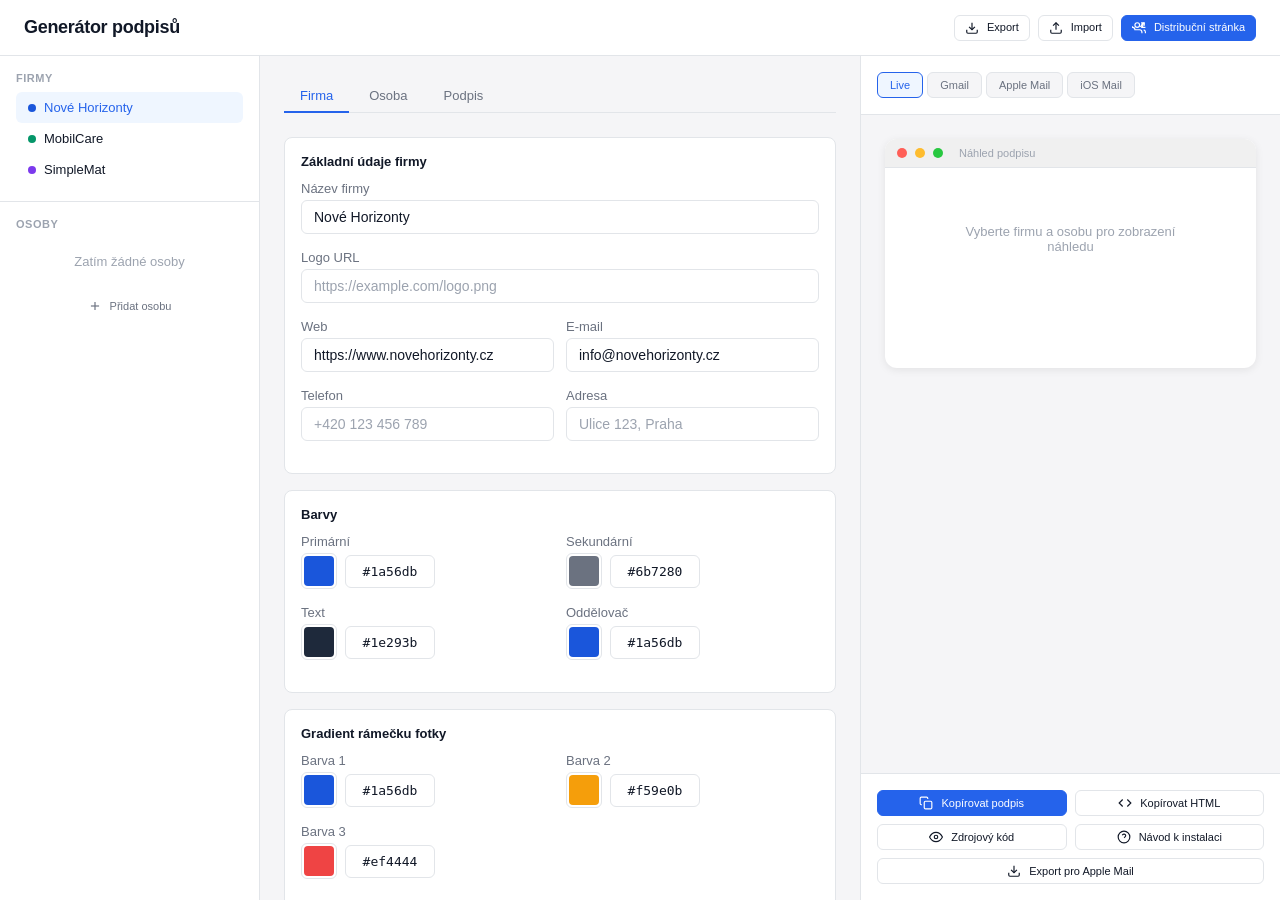
==== commit 299ca40c: "Add distribution page feature for sharing signatures with employees Instead of the assistant manuall" ====
--- a/index.html
+++ b/index.html
@@ -23,6 +23,10 @@
           <svg width="14" height="14" viewBox="0 0 24 24" fill="none" stroke="currentColor" stroke-width="2"><path d="M21 15v4a2 2 0 01-2 2H5a2 2 0 01-2-2v-4"/><polyline points="17 8 12 3 7 8"/><line x1="12" y1="3" x2="12" y2="15"/></svg>
           Import
         </button>
+        <button class="sg-btn sg-btn--primary sg-btn--sm" id="btn-distribute" title="Vygenerovat distribuční stránku se všemi podpisy">
+          <svg width="14" height="14" viewBox="0 0 24 24" fill="none" stroke="currentColor" stroke-width="2"><path d="M17 21v-2a4 4 0 00-4-4H5a4 4 0 00-4-4v-2"/><polyline points="23 11 17 11 17 5"/><path d="M16 3h5v5"/><line x1="21" y1="3" x2="14" y2="10"/><circle cx="9" cy="7" r="4"/><path d="M23 21v-2a4 4 0 00-3-3.87"/><path d="M16 3.13a4 4 0 010 7.75"/></svg>
+          Distribuční stránka
+        </button>
         <input type="file" id="import-file" accept=".json" style="display:none">
       </div>
     </header>
@@ -161,6 +165,17 @@
               </button>
             </div>
             <div id="social-links-list"></div>
+          </div>
+
+          <div class="sg-card">
+            <div class="sg-card__title">
+              Oblíbené šablony
+              <button class="sg-btn sg-btn--ghost sg-btn--sm" id="btn-save-preset">
+                <svg width="14" height="14" viewBox="0 0 24 24" fill="none" stroke="currentColor" stroke-width="2"><polygon points="12 2 15.09 8.26 22 9.27 17 14.14 18.18 21.02 12 17.77 5.82 21.02 7 14.14 2 9.27 8.91 8.26 12 2"/></svg>
+                Uložit aktuální
+              </button>
+            </div>
+            <div id="presets-list"></div>
           </div>
         </div>
 
@@ -355,6 +370,6 @@
   <div class="sg-toast-container" id="toast-container"></div>
 
   <!-- JS Modules -->
-  <script src="js/app.js?v=4"></script>
+  <script src="js/app.js?v=6"></script>
 </body>
 </html>
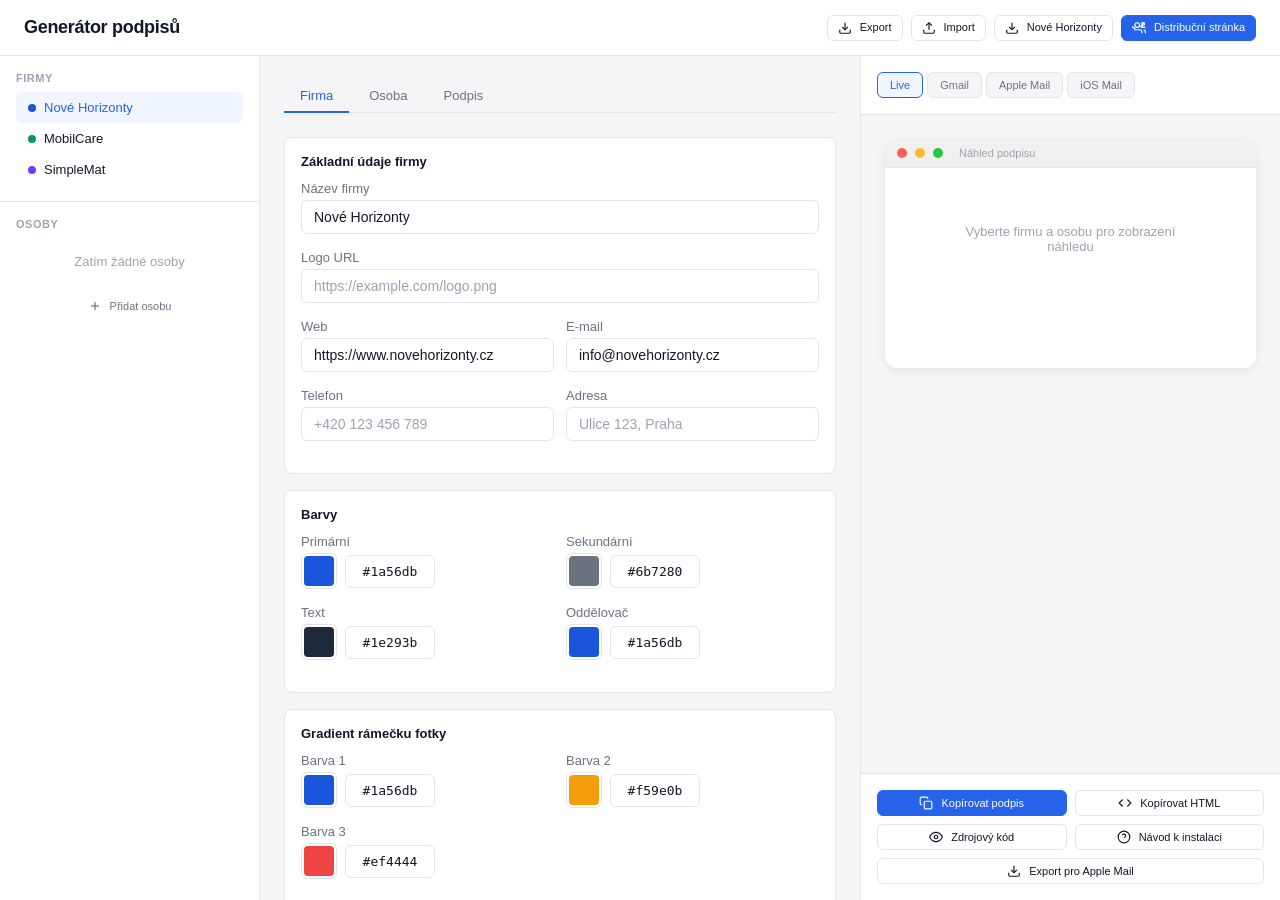
==== commit 758f37e2: "Add Nové Horizonty download button to header https://claude.ai/code/session_01BCaMMnZ4a4CY7WTfMFbEpG" ====
--- a/index.html
+++ b/index.html
@@ -23,6 +23,10 @@
           <svg width="14" height="14" viewBox="0 0 24 24" fill="none" stroke="currentColor" stroke-width="2"><path d="M21 15v4a2 2 0 01-2 2H5a2 2 0 01-2-2v-4"/><polyline points="17 8 12 3 7 8"/><line x1="12" y1="3" x2="12" y2="15"/></svg>
           Import
         </button>
+        <a href="novehorizonty.html" download class="sg-btn sg-btn--secondary sg-btn--sm" title="Stáhnout stránku pro Nové Horizonty" style="text-decoration:none">
+          <svg width="14" height="14" viewBox="0 0 24 24" fill="none" stroke="currentColor" stroke-width="2"><path d="M21 15v4a2 2 0 01-2 2H5a2 2 0 01-2-2v-4"/><polyline points="7 10 12 15 17 10"/><line x1="12" y1="15" x2="12" y2="3"/></svg>
+          Nové Horizonty
+        </a>
         <button class="sg-btn sg-btn--primary sg-btn--sm" id="btn-distribute" title="Vygenerovat distribuční stránku se všemi podpisy">
           <svg width="14" height="14" viewBox="0 0 24 24" fill="none" stroke="currentColor" stroke-width="2"><path d="M17 21v-2a4 4 0 00-4-4H5a4 4 0 00-4-4v-2"/><polyline points="23 11 17 11 17 5"/><path d="M16 3h5v5"/><line x1="21" y1="3" x2="14" y2="10"/><circle cx="9" cy="7" r="4"/><path d="M23 21v-2a4 4 0 00-3-3.87"/><path d="M16 3.13a4 4 0 010 7.75"/></svg>
           Distribuční stránka
